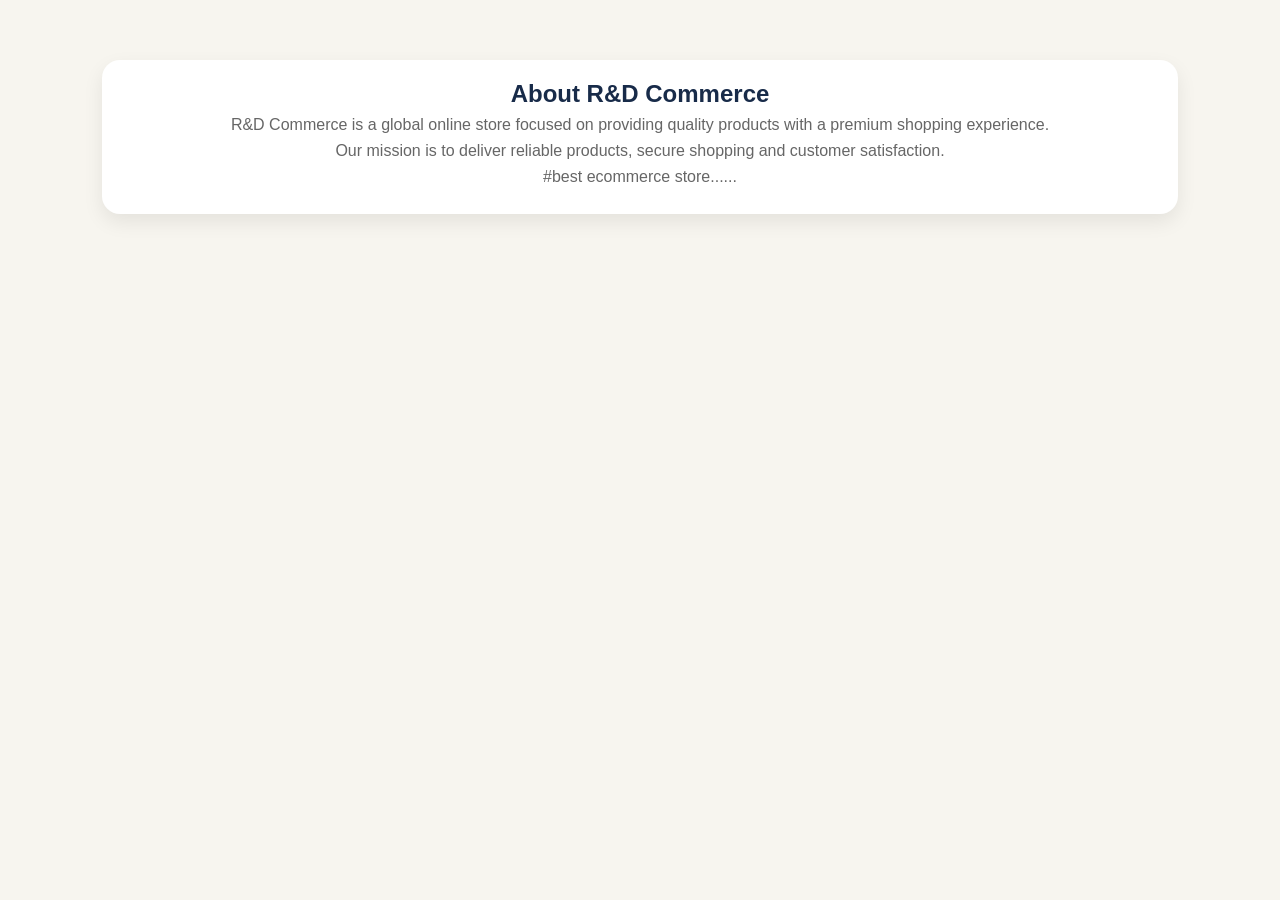
==== about.html @ 8f898f5d "Add files via upload" ====
<!DOCTYPE html>
<html>

<head>

<title>About R&D Commerce</title>

<link rel="stylesheet" href="style.css">

</head>


<body>


<section class="products">


<div class="card">


<h1>
About R&D Commerce
</h1>


<p>
R&D Commerce is a global online store focused on providing
quality products with a premium shopping experience.
</p>


<p>
Our mission is to deliver reliable products,
secure shopping and customer satisfaction.
</p>

<P>
#best ecommerce store......
</p>


</div>


</section>


</body>

</html>
---- style.css ----
*{
margin:0;
padding:0;
box-sizing:border-box;
font-family:Arial,sans-serif;
}


body{
background:#f7f5ef;
color:#182b49;
}


header{
display:flex;
justify-content:space-between;
align-items:center;
padding:20px 8%;
background:white;
}


.logo{
font-size:28px;
font-weight:bold;
}


.logo span{
display:block;
font-size:12px;
letter-spacing:5px;
}


nav a{
text-decoration:none;
color:#182b49;
margin:10px;
}


	{
height:70vh;
display:flex;
align-items:center;
padding:8%;
background:#e9eef3;
}


.hero h1{
font-size:48px;
max-width:600px;
}


.hero p{
margin:20px 0;
font-size:18px;
}


button{
padding:14px 30px;
background:#182b49;
color:white;
border:none;
border-radius:5px;
cursor:pointer;
}


.categories,
.products{
padding:60px 8%;
}


h2{
text-align:center;
margin-bottom:30px;
}


.category-box{
display:grid;
grid-template-columns:repeat(4,1fr);
gap:20px;
}


.category-box div{
background:white;
padding:40px;
text-align:center;
border-radius:15px;
}


.product-grid{
display:grid;
grid-template-columns:repeat(3,1fr);
gap:25px;
}


.card{
background:white;
padding:20px;
border-radius:15px;
text-align:center;
}


.card img{
width:100%;
height:200px;
object-fit:cover;
}


footer{
background:#182b49;
color:white;
text-align:center;
padding:30px;
}


@media(max-width:768px){

nav{
display:none;
}

.product-grid,
.category-box{
grid-template-columns:1fr;
}

.hero h1{
font-size:32px;
}

}

.search-container{
text-align:center;
margin:30px 0;
}


#searchInput,
#homeSearchInput{

width:60%;
padding:15px;
border-radius:30px;
border:1px solid #ccc;
font-size:16px;
outline:none;

}

width:60%;
padding:15px;

border-radius:30px;

border:1px solid #ccc;

font-size:16px;

outline:none;

}


#searchInput:focus{

border-color:#182b49;

}

.product-section{

padding:60px 8%;

}



.product-card{

display:flex;

gap:50px;

background:white;

padding:40px;

border-radius:20px;

}



.product-image img{

width:400px;

height:400px;

object-fit:cover;

}



.product-info{

max-width:500px;

}



.rating{

font-size:25px;

margin:15px 0;

}



.quantity{

margin:20px 0;

}



.quantity button{

padding:10px 18px;

}



.features{

margin-top:30px;

color:#182b49;

}



@media(max-width:768px){

.product-card{

flex-direction:column;

}

.product-image img{

width:100%;

}

}

.cart-section{

padding:60px 8%;

}



.cart-card{

display:flex;

gap:25px;

background:white;

padding:20px;

margin:20px 0;

border-radius:15px;

align-items:center;

}



.cart-card img{

width:120px;

height:120px;

object-fit:cover;

}



.cart-summary{

background:white;

padding:30px;

border-radius:15px;

}



@media(max-width:768px){

.cart-card{

flex-direction:column;

}

}

.discount-box{

margin:20px 0;

display:flex;

gap:10px;

}


.discount-box input{

padding:12px;

border-radius:8px;

border:1px solid #ccc;

}

#cart-count{

background:#182b49;

color:white;

padding:3px 8px;

border-radius:50%;

font-size:12px;

}

.reviews{

margin-top:50px;

background:white;

padding:35px;

border-radius:15px;

}


.rating-summary{

border-bottom:1px solid #ddd;

padding-bottom:20px;

}


.review-card{

background:#f8f8f8;

padding:20px;

margin:15px 0;

border-radius:10px;

}


.review-stars{

color:#ffb000;

font-size:20px;

}


.review-date{

font-size:13px;

color:#666;

}


.reviews textarea{

width:90%;

height:100px;

padding:15px;

border:1px solid #ddd;

border-radius:8px;

font-size:15px;

}

#status{

margin-top:30px;

padding:20px;

background:white;

border-radius:12px;

box-shadow:0 0 10px rgba(0,0,0,0.08);

}

/* ===== HERO v2.2 ===== */

.hero{
    display:flex;
    justify-content:space-between;
    align-items:center;
    padding:80px 8%;
    background:linear-gradient(135deg,#eef4fb,#f9fbff);
    min-height:80vh;
    gap:60px;
}

.hero-content{
    flex:1;
}

.hero-content h1{
    font-size:64px;
    line-height:1.1;
    color:#182b49;
    margin-bottom:25px;
}

.hero-content p{
    font-size:22px;
    color:#555;
    margin-bottom:35px;
    line-height:1.6;
}

.hero-buttons{
    display:flex;
    gap:20px;
}

.hero-image{
    flex:1;
    display:flex;
    justify-content:center;
    align-items:center;
}

.hero-image img{
    width:100%;
    max-width:650px;
    animation:float 4s ease-in-out infinite;
    filter:drop-shadow(0 20px 35px rgba(0,0,0,.18));
}

@keyframes float{

0%{
transform:translateY(0);
}

50%{
transform:translateY(-12px);
}

100%{
transform:translateY(0);
}

}

/* ===== Categories v2.3 ===== */

.categories{
    padding:70px 8%;
    background:#f8f9fb;
}

.categories h2{
    text-align:center;
    font-size:38px;
    color:#182b49;
    margin-bottom:45px;
}

.category-grid{
    display:grid;
    grid-template-columns:repeat(auto-fit,minmax(220px,1fr));
    gap:25px;
}

.category-card{
    background:#fff;
    border-radius:18px;
    padding:35px 25px;
    text-align:center;
    cursor:pointer;
    transition:.3s;
    box-shadow:0 8px 20px rgba(0,0,0,.08);
}

.category-card:hover{
    transform:translateY(-8px);
    box-shadow:0 18px 35px rgba(0,0,0,.15);
}

.category-icon{
    font-size:48px;
    margin-bottom:18px;
}

.category-card h3{
    color:#182b49;
    margin-bottom:10px;
}

.category-card p{
    color:#666;
    font-size:15px;
}

.category-card:hover h3{
    color:#ff9900;
}

/* ===========================
   R&D Commerce v2.5 Navbar
=========================== */

header{
    position:sticky;
    top:0;
    z-index:1000;
    background:#fff;
    box-shadow:0 4px 18px rgba(0,0,0,.06);
}

nav{
    display:flex;
    align-items:center;
    gap:28px;
}

nav a{
    position:relative;
    text-decoration:none;
    color:#182b49;
    font-weight:600;
    transition:.3s ease;
}

nav a:hover{
    color:#ff9900;
}

nav a::after{
    content:"";
    position:absolute;
    left:0;
    bottom:-8px;
    width:0%;
    height:3px;
    background:#ff9900;
    transition:.3s;
    border-radius:20px;
}

nav a:hover::after{
    width:100%;
}

.logo{
    cursor:pointer;
    transition:.3s;
}

.logo:hover{
    transform:scale(1.04);
}

/* ===========================
   R&D Commerce v2.6 Products
=========================== */

.card{
    position:relative;
    background:#fff;
    border-radius:18px;
    padding:20px;
    text-align:center;
    box-shadow:0 8px 20px rgba(0,0,0,.08);
    transition:.3s ease;
    overflow:hidden;
}

.card:hover{
    transform:translateY(-8px);
    box-shadow:0 18px 35px rgba(0,0,0,.15);
}

.card img{
    width:100%;
    height:220px;
    object-fit:cover;
    border-radius:12px;
    transition:.3s;
}

.card:hover img{
    transform:scale(1.05);
}

.card h3{
    margin-top:15px;
    color:#182b49;
}

.card p{
    color:#666;
    margin:8px 0;
}

.card h4{
    font-size:22px;
    color:#182b49;
}

.card > a > button{
    width:100%;
    margin-top:15px;
    border-radius:10px;
    transition:.3s;

}

.card > a > button:hover{
    background:#ff9900;

}

.rating{
    color:#ff9900;
    font-size:15px;
    font-weight:600;
    margin:8px 0;
}

.old-price{

margin-left:10px;

font-size:16px;

color:#888;

text-decoration:line-through;

font-weight:normal;

}

.discount-badge{

position:absolute;

top:15px;

left:15px;

background:#ff4d4d;

color:white;

padding:6px 12px;

border-radius:30px;

font-size:13px;

font-weight:bold;

box-shadow:0 5px 12px rgba(255,77,77,.35);

z-index:10;

}

.delivery{

color:#007600;

font-weight:600;

font-size:15px;

margin-top:8px;

}

.stock{
    font-size:14px;
    color:#444;
    margin-bottom:15px;
    font-weight:600;
}

.wishlist-btn{
    position:absolute;
    top:15px;
    right:15px;

    width:40px;
    height:40px;

    display:flex;
    justify-content:center;
    align-items:center;

    border:none;
    border-radius:50%;

    background:#ffffff;
    font-size:20px;
    cursor:pointer;

    box-shadow:0 5px 15px rgba(0,0,0,.15);

    z-index:100;
    padding:0;
}

.cart-btn{
    width:100%;
    margin-top:10px;
    padding:12px;
    border:none;
    border-radius:10px;
    background:#ff9900;
    color:#fff;
    font-size:16px;
    font-weight:600;
    cursor:pointer;
    transition:.3s;
}

.cart-btn:hover{
    background:#e68a00;
}

/* ==========================
   Product Page v3.1
========================== */

.product-card{
    display:flex;
    gap:50px;
    align-items:flex-start;
    padding:50px;
    background:#fff;
    border-radius:20px;
    box-shadow:0 10px 30px rgba(0,0,0,.08);
    margin:40px;
}

.product-image{
    flex:1;
    overflow:hidden;
    border-radius:20px;
}

.product-image img{
    width:100%;
    border-radius:20px;
    transition:.4s ease;
}

.product-image img:hover{
    transform:scale(1.08);
}

.product-info{
    flex:1;
}

.product-info h1{
    color:#182b49;
    margin-bottom:15px;
}

.product-info .price{
    font-size:34px;
    color:#182b49;
    margin-bottom:15px;
}

.product-info button{
    margin-top:15px;
}

.related-products{

margin:60px 40px;

}

.related-products h2{

margin-bottom:25px;

color:#182b49;

}

#related-products{

display:grid;

grid-template-columns:repeat(auto-fit,minmax(250px,1fr));

gap:25px;

}

.checkout{
    padding:50px;
}

.checkout-container{
    display:grid;
    grid-template-columns:2fr 1fr;
    gap:40px;
}

.billing{
    background:#fff;
    padding:25px;
    border-radius:18px;
    box-shadow:0 8px 20px rgba(0,0,0,.08);
}

.billing input,
.billing textarea{
    width:100%;
    padding:14px;
    margin:12px 0;
    border-radius:10px;
    border:1px solid #ddd;
    font-size:16px;
}

.order-summary{
    background:#fff;
    padding:25px;
    border-radius:18px;
    box-shadow:0 8px 20px rgba(0,0,0,.08);
}

#place-order{
    width:100%;
    margin-top:20px;
    padding:15px;
    border:none;
    border-radius:10px;
    background:#182b49;
    color:#fff;
    font-size:17px;
    cursor:pointer;
}

#place-order:hover{
    background:#ff9900;
}

.shop-controls{

display:flex;
gap:15px;
margin:25px 40px;
flex-wrap:wrap;

}

.shop-controls input,
.shop-controls select{

padding:12px 16px;
border:1px solid #ddd;
border-radius:10px;
font-size:16px;

}

.shop-controls input{

flex:1;

}

button{
    transition:all .3s ease;
}

button:hover{
    transform:translateY(-2px);
    box-shadow:0 10px 20px rgba(0,0,0,.15);
}

.product-card,
.card,
.cart-card{
    transition:all .3s ease;
}

.product-card:hover,
.card:hover,
.cart-card:hover{
    transform:translateY(-8px);
    box-shadow:0 18px 40px rgba(0,0,0,.15);
}

.product-card img,
.cart-card img{
    transition:transform .4s ease;
}

.product-card:hover img,
.cart-card:hover img{
    transform:scale(1.05);
}

body{
    animation:fadePage .4s ease;
}

@keyframes fadePage{

from{
    opacity:0;
    transform:translateY(10px);
}

to{
    opacity:1;
    transform:translateY(0);
}

}

/* ===========================
   Authentication
=========================== */

.auth-container{

display:flex;
justify-content:center;
align-items:center;
min-height:80vh;
padding:40px;
background:#f5f7fb;

}

.auth-card{

background:#fff;
padding:40px;
width:420px;
border-radius:18px;
box-shadow:0 12px 30px rgba(0,0,0,.08);

}

.auth-card h1{

margin-bottom:10px;
color:#182b49;

}

.auth-card p{

margin-bottom:20px;
color:#666;

}

.auth-card input{

width:100%;
padding:14px;
margin:10px 0;
border:1px solid #ddd;
border-radius:10px;
font-size:16px;

}

.auth-card button{

width:100%;
padding:14px;
margin-top:15px;
background:#182b49;
color:#fff;
border:none;
border-radius:10px;
font-size:16px;
cursor:pointer;

}

.auth-card button:hover{

background:#ff9900;

}

.auth-card a{

text-decoration:none;
font-weight:bold;

}
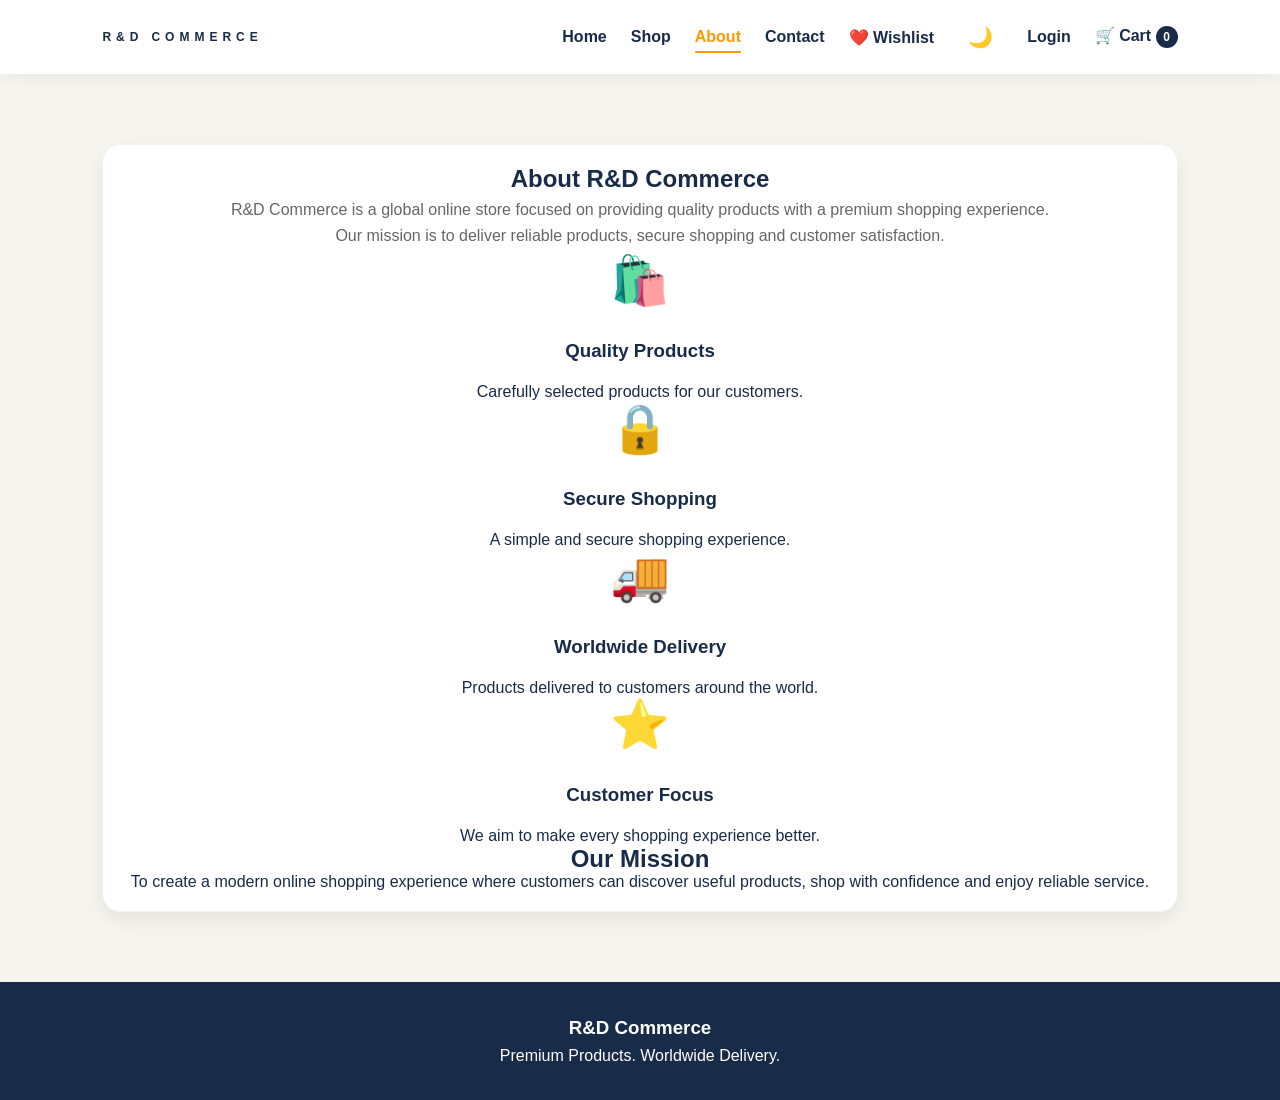
==== commit 37c22183: "Complete R&D Commerce upgrade" ====
--- a/about.html
+++ b/about.html
@@ -1,11 +1,18 @@
 <!DOCTYPE html>
-<html>
+<html lang="en">
 
 <head>
 
-<title>About R&D Commerce</title>
-
-<link rel="stylesheet" href="style.css">
+    <meta charset="UTF-8">
+
+    <meta
+        name="viewport"
+        content="width=device-width, initial-scale=1.0"
+    >
+
+    <title>About Us - R&D Commerce</title>
+
+    <link rel="stylesheet" href="style.css">
 
 </head>
 
@@ -13,39 +20,227 @@
 <body>
 
 
-<section class="products">
-
-
-<div class="card">
-
-
-<h1>
-About R&D Commerce
-</h1>
-
-
-<p>
-R&D Commerce is a global online store focused on providing
-quality products with a premium shopping experience.
-</p>
-
-
-<p>
-Our mission is to deliver reliable products,
-secure shopping and customer satisfaction.
-</p>
-
-<P>
-#best ecommerce store......
-</p>
-
-
-</div>
+<header>
+
+    <div class="logo">
+
+        <a href="index.html">
+
+            <span class="logo-rd">
+                R&D
+            </span>
+
+            <span class="logo-commerce">
+                COMMERCE
+            </span>
+
+        </a>
+
+    </div>
+
+
+    <nav>
+
+        <a href="index.html">
+            Home
+        </a>
+
+        <a href="shop.html">
+            Shop
+        </a>
+
+        <a href="about.html" class="active">
+            About
+        </a>
+
+        <a href="contact.html">
+            Contact
+        </a>
+
+        <a href="wishlist.html">
+            ❤️ Wishlist
+        </a>
+
+        <button
+            id="themeToggle"
+            class="theme-toggle"
+            aria-label="Toggle dark mode"
+        >
+            🌙
+        </button>
+
+        <a
+            href="login.html"
+            id="userMenu"
+        >
+            Login
+        </a>
+
+        <a
+            href="cart.html"
+            class="cart-link"
+        >
+            🛒 Cart
+            <span id="cart-count">
+                0
+            </span>
+        </a>
+
+    </nav>
+
+</header>
+
+
+
+<section class="products about-page">
+
+
+    <div class="card about-card">
+
+
+        <h1>
+            About R&D Commerce
+        </h1>
+
+
+        <p>
+            R&D Commerce is a global online store focused on
+            providing quality products with a premium shopping
+            experience.
+        </p>
+
+
+        <p>
+            Our mission is to deliver reliable products,
+            secure shopping and customer satisfaction.
+        </p>
+
+
+        <div class="about-highlights">
+
+
+            <div class="about-highlight">
+
+                <div class="category-icon">
+                    🛍️
+                </div>
+
+                <h3>
+                    Quality Products
+                </h3>
+
+                <p>
+                    Carefully selected products for our customers.
+                </p>
+
+            </div>
+
+
+            <div class="about-highlight">
+
+                <div class="category-icon">
+                    🔒
+                </div>
+
+                <h3>
+                    Secure Shopping
+                </h3>
+
+                <p>
+                    A simple and secure shopping experience.
+                </p>
+
+            </div>
+
+
+            <div class="about-highlight">
+
+                <div class="category-icon">
+                    🚚
+                </div>
+
+                <h3>
+                    Worldwide Delivery
+                </h3>
+
+                <p>
+                    Products delivered to customers around the world.
+                </p>
+
+            </div>
+
+
+            <div class="about-highlight">
+
+                <div class="category-icon">
+                    ⭐
+                </div>
+
+                <h3>
+                    Customer Focus
+                </h3>
+
+                <p>
+                    We aim to make every shopping experience better.
+                </p>
+
+            </div>
+
+
+        </div>
+
+
+        <div class="about-mission">
+
+            <h2>
+                Our Mission
+            </h2>
+
+            <p>
+                To create a modern online shopping experience
+                where customers can discover useful products,
+                shop with confidence and enjoy reliable service.
+            </p>
+
+        </div>
+
+
+    </div>
 
 
 </section>
 
 
+
+<footer>
+
+    <h3>
+        R&D Commerce
+    </h3>
+
+    <p>
+        Premium Products. Worldwide Delivery.
+    </p>
+
+</footer>
+
+
+
+<div id="toast-container"></div>
+
+
+<button
+    id="backToTop"
+    aria-label="Back to top"
+>
+    ↑
+</button>
+
+
+
+<script src="script.js"></script>
+
+
 </body>
 
 </html>
--- a/style.css
+++ b/style.css
@@ -1,1080 +1,2664 @@
-*{
-margin:0;
-padding:0;
-box-sizing:border-box;
-font-family:Arial,sans-serif;
-}
-
-
-body{
-background:#f7f5ef;
-color:#182b49;
-}
-
-
-header{
-display:flex;
-justify-content:space-between;
-align-items:center;
-padding:20px 8%;
-background:white;
-}
-
-
-.logo{
-font-size:28px;
-font-weight:bold;
-}
-
-
-.logo span{
-display:block;
-font-size:12px;
-letter-spacing:5px;
-}
-
-
-nav a{
-text-decoration:none;
-color:#182b49;
-margin:10px;
-}
-
-
-	{
-height:70vh;
-display:flex;
-align-items:center;
-padding:8%;
-background:#e9eef3;
-}
-
-
-.hero h1{
-font-size:48px;
-max-width:600px;
-}
-
-
-.hero p{
-margin:20px 0;
-font-size:18px;
-}
-
-
-button{
-padding:14px 30px;
-background:#182b49;
-color:white;
-border:none;
-border-radius:5px;
-cursor:pointer;
-}
-
+/* =========================================================
+   R&D COMMERCE — CLEAN MASTER STYLESHEET
+   ========================================================= */
+
+* {
+    margin: 0;
+    padding: 0;
+    box-sizing: border-box;
+    font-family: Arial, sans-serif;
+}
+
+html {
+    scroll-behavior: smooth;
+}
+
+body {
+    background: #f7f5ef;
+    color: #182b49;
+    min-height: 100vh;
+    animation: fadePage 0.4s ease;
+}
+
+img {
+    max-width: 100%;
+}
+
+button,
+input,
+textarea,
+select {
+    font-family: inherit;
+}
+
+button {
+    cursor: pointer;
+}
+
+button:disabled {
+    cursor: not-allowed;
+    opacity: 0.6;
+}
+
+a {
+    color: inherit;
+}
+
+/* =========================================================
+   PAGE ANIMATION
+   ========================================================= */
+
+@keyframes fadePage {
+    from {
+        opacity: 0;
+        transform: translateY(8px);
+    }
+
+    to {
+        opacity: 1;
+        transform: translateY(0);
+    }
+}
+
+/* =========================================================
+   HEADER / NAVBAR
+   ========================================================= */
+
+header {
+    position: sticky;
+    top: 0;
+    z-index: 1000;
+
+    display: flex;
+    justify-content: space-between;
+    align-items: center;
+
+    padding: 18px 8%;
+
+    background: #ffffff;
+
+    box-shadow: 0 4px 18px rgba(0, 0, 0, 0.06);
+}
+
+.logo {
+    cursor: pointer;
+    transition: transform 0.25s ease;
+}
+
+.logo:hover {
+    transform: scale(1.03);
+}
+
+.logo a {
+    text-decoration: none;
+    display: flex;
+    align-items: baseline;
+    gap: 8px;
+}
+
+.logo-rd {
+    font-size: 28px;
+    font-weight: 800;
+    color: #182b49;
+}
+
+.logo-commerce {
+    font-size: 12px;
+    font-weight: 700;
+    letter-spacing: 5px;
+    color: #182b49;
+}
+
+header > .logo {
+    font-size: 28px;
+    font-weight: 800;
+}
+
+header > .logo span {
+    font-size: 12px;
+    letter-spacing: 5px;
+}
+
+nav {
+    display: flex;
+    align-items: center;
+    gap: 24px;
+}
+
+nav a {
+    position: relative;
+
+    text-decoration: none;
+    color: #182b49;
+    font-weight: 600;
+
+    transition: color 0.25s ease;
+}
+
+nav a:hover,
+nav a.active {
+    color: #ff9900;
+}
+
+nav a::after {
+    content: "";
+
+    position: absolute;
+    left: 0;
+    bottom: -7px;
+
+    width: 0;
+    height: 2px;
+
+    background: #ff9900;
+    border-radius: 10px;
+
+    transition: width 0.25s ease;
+}
+
+nav a:hover::after,
+nav a.active::after {
+    width: 100%;
+}
+
+/* =========================================================
+   THEME TOGGLE
+   ========================================================= */
+
+.theme-toggle {
+    border: none;
+    background: transparent;
+
+    color: #182b49;
+    font-size: 20px;
+
+    padding: 7px 10px;
+    border-radius: 50%;
+
+    transition:
+        transform 0.25s ease,
+        background 0.25s ease;
+}
+
+.theme-toggle:hover {
+    transform: rotate(20deg) scale(1.08);
+    background: rgba(24, 43, 73, 0.08);
+}
+
+/* =========================================================
+   CART COUNT
+   ========================================================= */
+
+#cart-count {
+    display: inline-flex;
+    align-items: center;
+    justify-content: center;
+
+    min-width: 22px;
+    height: 22px;
+
+    padding: 2px 7px;
+
+    background: #182b49;
+    color: #ffffff;
+
+    border-radius: 50px;
+
+    font-size: 12px;
+    font-weight: 700;
+}
+
+/* =========================================================
+   HERO
+   ========================================================= */
+
+.hero {
+    position: relative;
+
+    min-height: 620px;
+
+    padding: 55px 8%;
+
+    background:
+        linear-gradient(
+            135deg,
+            #eef4fb,
+            #f9fbff
+        );
+
+    overflow: hidden;
+}
+
+.hero-overlay {
+    min-height: 500px;
+
+    display: flex;
+    align-items: center;
+    justify-content: space-between;
+
+    gap: 50px;
+}
+
+.hero-content {
+    position: relative;
+    z-index: 5;
+
+    flex: 1;
+
+    max-width: 650px;
+
+    animation: heroContentIn 0.9s ease-out both;
+}
+
+.hero-content h1 {
+    font-size: clamp(44px, 6vw, 76px);
+
+    line-height: 1.04;
+    font-weight: 800;
+
+    letter-spacing: -2px;
+
+    color: #182b49;
+
+    margin-bottom: 22px;
+}
+
+.hero-content h1 span {
+    display: block;
+    color: #ff9900;
+}
+
+.hero-content p {
+    max-width: 580px;
+
+    font-size: 18px;
+    line-height: 1.7;
+
+    color: #555;
+
+    margin-bottom: 25px;
+}
+
+/* =========================================================
+   HERO SALE
+   ========================================================= */
+
+.offer-box {
+    display: inline-flex;
+    align-items: center;
+    gap: 12px;
+
+    padding: 13px 18px;
+
+    background: #ff9900;
+    color: #ffffff;
+
+    border-radius: 14px;
+
+    font-weight: 800;
+
+    box-shadow:
+        0 12px 30px rgba(255, 153, 0, 0.28);
+
+    animation: offerPulse 3s ease-in-out infinite;
+}
+
+.offer-box span {
+    padding-left: 12px;
+
+    border-left:
+        1px solid rgba(255, 255, 255, 0.35);
+}
+
+@keyframes offerPulse {
+    0%,
+    100% {
+        transform: scale(1);
+    }
+
+    50% {
+        transform: scale(1.015);
+    }
+}
+
+/* =========================================================
+   COUNTDOWN
+   ========================================================= */
+
+.countdown {
+    margin-top: 18px;
+    margin-bottom: 27px;
+
+    font-size: 15px;
+    font-weight: 700;
+
+    color: #182b49;
+}
+
+#timer {
+    display: inline-block;
+
+    margin-left: 8px;
+    padding: 7px 12px;
+
+    border-radius: 8px;
+
+    background: rgba(255, 77, 77, 0.08);
+
+    color: #ff4d4d;
+
+    font-size: 24px;
+    font-weight: 800;
+
+    letter-spacing: 1px;
+
+    transition: transform 0.25s ease;
+}
+
+#timer:hover {
+    transform: translateY(-2px);
+}
+
+/* =========================================================
+   HERO BUTTONS
+   ========================================================= */
+
+.hero-buttons {
+    display: flex;
+    flex-wrap: wrap;
+
+    gap: 14px;
+}
+
+.hero-buttons a {
+    text-decoration: none;
+}
+
+.hero-buttons button {
+    min-width: 150px;
+    min-height: 50px;
+
+    padding: 0 24px;
+
+    border: none;
+    border-radius: 12px;
+
+    font-size: 15px;
+    font-weight: 700;
+
+    transition:
+        transform 0.25s ease,
+        box-shadow 0.25s ease,
+        background 0.25s ease;
+}
+
+.primary-btn {
+    background: #ff9900;
+    color: #ffffff;
+
+    box-shadow:
+        0 10px 24px rgba(255, 153, 0, 0.25);
+}
+
+.primary-btn:hover {
+    transform: translateY(-3px);
+
+    box-shadow:
+        0 16px 30px rgba(255, 153, 0, 0.35);
+}
+
+.secondary-btn {
+    background: #ffffff;
+    color: #182b49;
+
+    border: 1px solid rgba(24, 43, 73, 0.12) !important;
+
+    box-shadow:
+        0 8px 20px rgba(0, 0, 0, 0.08);
+}
+
+.secondary-btn:hover {
+    transform: translateY(-3px);
+    background: #ffffff;
+
+    box-shadow:
+        0 14px 28px rgba(0, 0, 0, 0.14);
+}
+
+/* =========================================================
+   HERO IMAGE
+   ========================================================= */
+
+.hero-image {
+    flex: 1;
+
+    display: flex;
+    align-items: center;
+    justify-content: center;
+
+    animation: heroImageIn 1s ease-out 0.15s both;
+}
+
+.hero-image img {
+    width: 100%;
+    max-width: 650px;
+
+    filter:
+        drop-shadow(
+            0 20px 35px rgba(0, 0, 0, 0.18)
+        );
+
+    animation: heroFloat 5s ease-in-out infinite;
+}
+
+@keyframes heroContentIn {
+    from {
+        opacity: 0;
+        transform: translateY(24px);
+    }
+
+    to {
+        opacity: 1;
+        transform: translateY(0);
+    }
+}
+
+@keyframes heroImageIn {
+    from {
+        opacity: 0;
+        transform: translateX(35px) scale(0.96);
+    }
+
+    to {
+        opacity: 1;
+        transform: translateX(0) scale(1);
+    }
+}
+
+@keyframes heroFloat {
+    0%,
+    100% {
+        transform: translateY(0);
+    }
+
+    50% {
+        transform: translateY(-8px);
+    }
+}
+
+/* =========================================================
+   HERO TRUST
+   ========================================================= */
+
+.hero-trust {
+    display: flex;
+    justify-content: center;
+    align-items: center;
+
+    gap: 20px;
+
+    margin-top: 20px;
+
+    flex-wrap: wrap;
+}
+
+.trust-item {
+    display: flex;
+    align-items: center;
+
+    gap: 10px;
+
+    padding: 10px 16px;
+
+    border-radius: 12px;
+
+    background: rgba(255, 255, 255, 0.72);
+
+    border:
+        1px solid rgba(24, 43, 73, 0.08);
+
+    backdrop-filter: blur(8px);
+
+    transition:
+        transform 0.25s ease,
+        box-shadow 0.25s ease;
+}
+
+.trust-item > span {
+    font-size: 20px;
+}
+
+.trust-item strong {
+    display: block;
+
+    color: #182b49;
+
+    font-size: 13px;
+}
+
+.trust-item small {
+    display: block;
+
+    margin-top: 2px;
+
+    color: #64748b;
+
+    font-size: 11px;
+}
+
+.trust-item:hover {
+    transform: translateY(-3px);
+
+    box-shadow:
+        0 8px 20px rgba(24, 43, 73, 0.10);
+}
+
+/* =========================================================
+   COMMON SECTIONS
+   ========================================================= */
 
 .categories,
-.products{
-padding:60px 8%;
-}
-
-
-h2{
-text-align:center;
-margin-bottom:30px;
-}
-
-
-.category-box{
-display:grid;
-grid-template-columns:repeat(4,1fr);
-gap:20px;
-}
-
-
-.category-box div{
-background:white;
-padding:40px;
-text-align:center;
-border-radius:15px;
-}
-
-
-.product-grid{
-display:grid;
-grid-template-columns:repeat(3,1fr);
-gap:25px;
-}
-
-
-.card{
-background:white;
-padding:20px;
-border-radius:15px;
-text-align:center;
-}
-
-
-.card img{
-width:100%;
-height:200px;
-object-fit:cover;
-}
-
-
-footer{
-background:#182b49;
-color:white;
-text-align:center;
-padding:30px;
-}
-
-
-@media(max-width:768px){
-
-nav{
-display:none;
-}
-
-.product-grid,
-.category-box{
-grid-template-columns:1fr;
-}
-
-.hero h1{
-font-size:32px;
-}
-
-}
-
-.search-container{
-text-align:center;
-margin:30px 0;
-}
-
+.products {
+    padding: 70px 8%;
+}
+
+.categories {
+    background: #f8f9fb;
+}
+
+.categories h2,
+.products > h2 {
+    text-align: center;
+
+    font-size: 38px;
+
+    color: #182b49;
+
+    margin-bottom: 40px;
+
+    letter-spacing: -0.5px;
+}
+
+/* =========================================================
+   STATS
+   ========================================================= */
+
+.stats {
+    display: grid;
+
+    grid-template-columns:
+        repeat(4, 1fr);
+
+    gap: 25px;
+
+    padding: 70px 8%;
+
+    background: #ffffff;
+}
+
+.stat-box {
+    position: relative;
+
+    overflow: hidden;
+
+    padding: 35px;
+
+    text-align: center;
+
+    background: #f8f9fb;
+
+    border:
+        1px solid rgba(24, 43, 73, 0.07);
+
+    border-radius: 18px;
+
+    box-shadow:
+        0 8px 20px rgba(0, 0, 0, 0.08);
+
+    transition:
+        transform 0.3s ease,
+        box-shadow 0.3s ease,
+        border-color 0.3s ease;
+}
+
+.stat-box::before {
+    content: "";
+
+    position: absolute;
+
+    width: 110px;
+    height: 110px;
+
+    top: -55px;
+    right: -45px;
+
+    border-radius: 50%;
+
+    background:
+        rgba(255, 153, 0, 0.08);
+
+    filter: blur(12px);
+
+    pointer-events: none;
+}
+
+.stat-box:hover {
+    transform: translateY(-6px);
+
+    border-color:
+        rgba(255, 153, 0, 0.20);
+
+    box-shadow:
+        0 16px 32px rgba(24, 43, 73, 0.13);
+}
+
+.stat-box h2 {
+    position: relative;
+    z-index: 2;
+
+    font-size: 42px;
+
+    color: #ff9900;
+
+    margin-bottom: 10px;
+}
+
+.stat-box p {
+    position: relative;
+    z-index: 2;
+
+    font-size: 17px;
+
+    color: #555;
+}
+
+/* =========================================================
+   CATEGORY GRID
+   ========================================================= */
+
+.category-grid {
+    display: grid;
+
+    grid-template-columns:
+        repeat(auto-fit, minmax(220px, 1fr));
+
+    gap: 25px;
+}
+
+.category-box {
+    display: grid;
+
+    grid-template-columns:
+        repeat(4, 1fr);
+
+    gap: 20px;
+}
+
+.category-card {
+    position: relative;
+
+    overflow: hidden;
+
+    padding: 35px 25px;
+
+    text-align: center;
+
+    background: #ffffff;
+
+    border:
+        1px solid rgba(24, 43, 73, 0.07);
+
+    border-radius: 18px;
+
+    cursor: pointer;
+
+    box-shadow:
+        0 8px 20px rgba(0, 0, 0, 0.08);
+
+    transition:
+        transform 0.3s ease,
+        box-shadow 0.3s ease,
+        border-color 0.3s ease;
+
+    animation:
+        categoryReveal 0.7s ease-out both;
+}
+
+.category-card:nth-child(2) {
+    animation-delay: 0.08s;
+}
+
+.category-card:nth-child(3) {
+    animation-delay: 0.16s;
+}
+
+.category-card:nth-child(4) {
+    animation-delay: 0.24s;
+}
+
+.category-card:nth-child(5) {
+    animation-delay: 0.32s;
+}
+
+@keyframes categoryReveal {
+    from {
+        opacity: 0;
+        transform: translateY(18px);
+    }
+
+    to {
+        opacity: 1;
+        transform: translateY(0);
+    }
+}
+
+.category-card::before {
+    content: "";
+
+    position: absolute;
+    inset: 0;
+
+    border-radius: inherit;
+
+    background:
+        linear-gradient(
+            135deg,
+            rgba(255, 153, 0, 0.08),
+            transparent 55%
+        );
+
+    opacity: 0;
+
+    transition: opacity 0.3s ease;
+
+    pointer-events: none;
+}
+
+.category-card:hover {
+    transform: translateY(-7px);
+
+    border-color:
+        rgba(255, 153, 0, 0.22);
+
+    box-shadow:
+        0 18px 35px rgba(24, 43, 73, 0.14);
+}
+
+.category-card:hover::before {
+    opacity: 1;
+}
+
+.category-icon {
+    position: relative;
+    z-index: 2;
+
+    font-size: 48px;
+
+    margin-bottom: 18px;
+}
+
+.category-card h3 {
+    position: relative;
+    z-index: 2;
+
+    color: #182b49;
+
+    margin-bottom: 10px;
+
+    transition: color 0.25s ease;
+}
+
+.category-card:hover h3 {
+    color: #ff9900;
+}
+
+.category-card p {
+    position: relative;
+    z-index: 2;
+
+    color: #666;
+
+    font-size: 15px;
+
+    line-height: 1.5;
+}
+
+/* =========================================================
+   PRODUCT SEARCH
+   ========================================================= */
+
+.search-container {
+    position: relative;
+
+    width: 100%;
+
+    max-width: 700px;
+
+    margin:
+        0 auto 35px;
+}
 
 #searchInput,
-#homeSearchInput{
-
-width:60%;
-padding:15px;
-border-radius:30px;
-border:1px solid #ccc;
-font-size:16px;
-outline:none;
-
-}
-
-width:60%;
-padding:15px;
-
-border-radius:30px;
-
-border:1px solid #ccc;
-
-font-size:16px;
-
-outline:none;
-
-}
-
-
-#searchInput:focus{
-
-border-color:#182b49;
-
-}
-
-.product-section{
-
-padding:60px 8%;
-
-}
-
-
-
-.product-card{
-
-display:flex;
-
-gap:50px;
-
-background:white;
-
-padding:40px;
-
-border-radius:20px;
-
-}
-
-
-
-.product-image img{
-
-width:400px;
-
-height:400px;
-
-object-fit:cover;
-
-}
-
-
-
-.product-info{
-
-max-width:500px;
-
-}
-
-
-
-.rating{
-
-font-size:25px;
-
-margin:15px 0;
-
-}
-
-
-
-.quantity{
-
-margin:20px 0;
-
-}
-
-
-
-.quantity button{
-
-padding:10px 18px;
-
-}
-
-
-
-.features{
-
-margin-top:30px;
-
-color:#182b49;
-
-}
-
-
-
-@media(max-width:768px){
-
-.product-card{
-
-flex-direction:column;
-
-}
-
-.product-image img{
-
-width:100%;
-
-}
-
-}
-
-.cart-section{
-
-padding:60px 8%;
-
-}
-
-
-
-.cart-card{
-
-display:flex;
-
-gap:25px;
-
-background:white;
-
-padding:20px;
-
-margin:20px 0;
-
-border-radius:15px;
-
-align-items:center;
-
-}
-
-
-
-.cart-card img{
-
-width:120px;
-
-height:120px;
-
-object-fit:cover;
-
-}
-
-
-
-.cart-summary{
-
-background:white;
-
-padding:30px;
-
-border-radius:15px;
-
-}
-
-
-
-@media(max-width:768px){
-
-.cart-card{
-
-flex-direction:column;
-
-}
-
-}
-
-.discount-box{
-
-margin:20px 0;
-
-display:flex;
-
-gap:10px;
-
-}
-
-
-.discount-box input{
-
-padding:12px;
-
-border-radius:8px;
-
-border:1px solid #ccc;
-
-}
-
-#cart-count{
-
-background:#182b49;
-
-color:white;
-
-padding:3px 8px;
-
-border-radius:50%;
-
-font-size:12px;
-
-}
-
-.reviews{
-
-margin-top:50px;
-
-background:white;
-
-padding:35px;
-
-border-radius:15px;
-
-}
-
-
-.rating-summary{
-
-border-bottom:1px solid #ddd;
-
-padding-bottom:20px;
-
-}
-
-
-.review-card{
-
-background:#f8f8f8;
-
-padding:20px;
-
-margin:15px 0;
-
-border-radius:10px;
-
-}
-
-
-.review-stars{
-
-color:#ffb000;
-
-font-size:20px;
-
-}
-
-
-.review-date{
-
-font-size:13px;
-
-color:#666;
-
-}
-
-
-.reviews textarea{
-
-width:90%;
-
-height:100px;
-
-padding:15px;
-
-border:1px solid #ddd;
-
-border-radius:8px;
-
-font-size:15px;
-
-}
-
-#status{
-
-margin-top:30px;
-
-padding:20px;
-
-background:white;
-
-border-radius:12px;
-
-box-shadow:0 0 10px rgba(0,0,0,0.08);
-
-}
-
-/* ===== HERO v2.2 ===== */
-
-.hero{
-    display:flex;
-    justify-content:space-between;
-    align-items:center;
-    padding:80px 8%;
-    background:linear-gradient(135deg,#eef4fb,#f9fbff);
-    min-height:80vh;
-    gap:60px;
-}
-
-.hero-content{
-    flex:1;
-}
-
-.hero-content h1{
-    font-size:64px;
-    line-height:1.1;
-    color:#182b49;
-    margin-bottom:25px;
-}
-
-.hero-content p{
-    font-size:22px;
-    color:#555;
-    margin-bottom:35px;
-    line-height:1.6;
-}
-
-.hero-buttons{
-    display:flex;
-    gap:20px;
-}
-
-.hero-image{
-    flex:1;
-    display:flex;
-    justify-content:center;
-    align-items:center;
-}
-
-.hero-image img{
-    width:100%;
-    max-width:650px;
-    animation:float 4s ease-in-out infinite;
-    filter:drop-shadow(0 20px 35px rgba(0,0,0,.18));
-}
-
-@keyframes float{
-
-0%{
-transform:translateY(0);
-}
-
-50%{
-transform:translateY(-12px);
-}
-
-100%{
-transform:translateY(0);
-}
-
-}
-
-/* ===== Categories v2.3 ===== */
-
-.categories{
-    padding:70px 8%;
-    background:#f8f9fb;
-}
-
-.categories h2{
-    text-align:center;
-    font-size:38px;
-    color:#182b49;
-    margin-bottom:45px;
-}
-
-.category-grid{
-    display:grid;
-    grid-template-columns:repeat(auto-fit,minmax(220px,1fr));
-    gap:25px;
-}
-
-.category-card{
-    background:#fff;
-    border-radius:18px;
-    padding:35px 25px;
-    text-align:center;
-    cursor:pointer;
-    transition:.3s;
-    box-shadow:0 8px 20px rgba(0,0,0,.08);
-}
-
-.category-card:hover{
-    transform:translateY(-8px);
-    box-shadow:0 18px 35px rgba(0,0,0,.15);
-}
-
-.category-icon{
-    font-size:48px;
-    margin-bottom:18px;
-}
-
-.category-card h3{
-    color:#182b49;
-    margin-bottom:10px;
-}
-
-.category-card p{
-    color:#666;
-    font-size:15px;
-}
-
-.category-card:hover h3{
-    color:#ff9900;
-}
-
-/* ===========================
-   R&D Commerce v2.5 Navbar
-=========================== */
-
-header{
-    position:sticky;
-    top:0;
-    z-index:1000;
-    background:#fff;
-    box-shadow:0 4px 18px rgba(0,0,0,.06);
-}
-
-nav{
-    display:flex;
-    align-items:center;
-    gap:28px;
-}
-
-nav a{
-    position:relative;
-    text-decoration:none;
-    color:#182b49;
-    font-weight:600;
-    transition:.3s ease;
-}
-
-nav a:hover{
-    color:#ff9900;
-}
-
-nav a::after{
-    content:"";
-    position:absolute;
-    left:0;
-    bottom:-8px;
-    width:0%;
-    height:3px;
-    background:#ff9900;
-    transition:.3s;
-    border-radius:20px;
-}
-
-nav a:hover::after{
-    width:100%;
-}
-
-.logo{
-    cursor:pointer;
-    transition:.3s;
-}
-
-.logo:hover{
-    transform:scale(1.04);
-}
-
-/* ===========================
-   R&D Commerce v2.6 Products
-=========================== */
-
-.card{
-    position:relative;
-    background:#fff;
-    border-radius:18px;
-    padding:20px;
-    text-align:center;
-    box-shadow:0 8px 20px rgba(0,0,0,.08);
-    transition:.3s ease;
-    overflow:hidden;
-}
-
-.card:hover{
-    transform:translateY(-8px);
-    box-shadow:0 18px 35px rgba(0,0,0,.15);
-}
-
-.card img{
-    width:100%;
-    height:220px;
-    object-fit:cover;
-    border-radius:12px;
-    transition:.3s;
-}
-
-.card:hover img{
-    transform:scale(1.05);
-}
-
-.card h3{
-    margin-top:15px;
-    color:#182b49;
-}
-
-.card p{
-    color:#666;
-    margin:8px 0;
-}
-
-.card h4{
-    font-size:22px;
-    color:#182b49;
-}
-
-.card > a > button{
-    width:100%;
-    margin-top:15px;
-    border-radius:10px;
-    transition:.3s;
-
-}
-
-.card > a > button:hover{
-    background:#ff9900;
-
-}
-
-.rating{
-    color:#ff9900;
-    font-size:15px;
-    font-weight:600;
-    margin:8px 0;
-}
-
-.old-price{
-
-margin-left:10px;
-
-font-size:16px;
-
-color:#888;
-
-text-decoration:line-through;
-
-font-weight:normal;
-
-}
-
-.discount-badge{
-
-position:absolute;
-
-top:15px;
-
-left:15px;
-
-background:#ff4d4d;
-
-color:white;
-
-padding:6px 12px;
-
-border-radius:30px;
-
-font-size:13px;
-
-font-weight:bold;
-
-box-shadow:0 5px 12px rgba(255,77,77,.35);
-
-z-index:10;
-
-}
-
-.delivery{
-
-color:#007600;
-
-font-weight:600;
-
-font-size:15px;
-
-margin-top:8px;
-
-}
-
-.stock{
-    font-size:14px;
-    color:#444;
-    margin-bottom:15px;
-    font-weight:600;
-}
-
-.wishlist-btn{
-    position:absolute;
-    top:15px;
-    right:15px;
-
-    width:40px;
-    height:40px;
-
-    display:flex;
-    justify-content:center;
-    align-items:center;
-
-    border:none;
-    border-radius:50%;
-
-    background:#ffffff;
-    font-size:20px;
-    cursor:pointer;
-
-    box-shadow:0 5px 15px rgba(0,0,0,.15);
-
-    z-index:100;
-    padding:0;
-}
-
-.cart-btn{
-    width:100%;
-    margin-top:10px;
-    padding:12px;
-    border:none;
-    border-radius:10px;
-    background:#ff9900;
-    color:#fff;
-    font-size:16px;
-    font-weight:600;
-    cursor:pointer;
-    transition:.3s;
-}
-
-.cart-btn:hover{
-    background:#e68a00;
-}
-
-/* ==========================
-   Product Page v3.1
-========================== */
-
-.product-card{
-    display:flex;
-    gap:50px;
-    align-items:flex-start;
-    padding:50px;
-    background:#fff;
-    border-radius:20px;
-    box-shadow:0 10px 30px rgba(0,0,0,.08);
-    margin:40px;
-}
-
-.product-image{
-    flex:1;
-    overflow:hidden;
-    border-radius:20px;
-}
-
-.product-image img{
-    width:100%;
-    border-radius:20px;
-    transition:.4s ease;
-}
-
-.product-image img:hover{
-    transform:scale(1.08);
-}
-
-.product-info{
-    flex:1;
-}
-
-.product-info h1{
-    color:#182b49;
-    margin-bottom:15px;
-}
-
-.product-info .price{
-    font-size:34px;
-    color:#182b49;
-    margin-bottom:15px;
-}
-
-.product-info button{
-    margin-top:15px;
-}
-
-.related-products{
-
-margin:60px 40px;
-
-}
-
-.related-products h2{
-
-margin-bottom:25px;
-
-color:#182b49;
-
-}
-
-#related-products{
-
-display:grid;
-
-grid-template-columns:repeat(auto-fit,minmax(250px,1fr));
-
-gap:25px;
-
-}
-
-.checkout{
-    padding:50px;
-}
-
-.checkout-container{
-    display:grid;
-    grid-template-columns:2fr 1fr;
-    gap:40px;
-}
-
-.billing{
-    background:#fff;
-    padding:25px;
-    border-radius:18px;
-    box-shadow:0 8px 20px rgba(0,0,0,.08);
+#homeSearchInput {
+    width: 100%;
+
+    padding: 15px 20px;
+
+    border:
+        1px solid #ccc;
+
+    border-radius: 30px;
+
+    background: #ffffff;
+
+    color: #182b49;
+
+    font-size: 16px;
+
+    outline: none;
+
+    transition:
+        border-color 0.25s ease,
+        box-shadow 0.25s ease;
+}
+
+#searchInput:focus,
+#homeSearchInput:focus {
+    border-color: #ff9900;
+
+    box-shadow:
+        0 0 0 3px rgba(255, 153, 0, 0.10);
+}
+
+#searchSuggestions {
+    position: absolute;
+
+    top: 100%;
+    left: 0;
+
+    width: 100%;
+
+    margin-top: 6px;
+
+    background: #ffffff;
+
+    border-radius: 12px;
+
+    box-shadow:
+        0 10px 30px rgba(0, 0, 0, 0.15);
+
+    overflow: hidden;
+
+    display: none;
+
+    z-index: 999;
+}
+
+.suggestion-item {
+    padding: 12px 15px;
+
+    cursor: pointer;
+
+    border-bottom:
+        1px solid #eeeeee;
+
+    transition:
+        background 0.2s ease;
+}
+
+.suggestion-item:hover {
+    background: #f5f5f5;
+}
+
+.empty-products {
+    grid-column: 1 / -1;
+
+    text-align: center;
+
+    padding: 50px 20px;
+
+    background: #ffffff;
+
+    border-radius: 16px;
+
+    box-shadow:
+        0 8px 20px rgba(0, 0, 0, 0.06);
+}
+
+/* =========================================================
+   PRODUCT GRID
+   ========================================================= */
+
+.product-grid {
+    display: grid;
+
+    grid-template-columns:
+        repeat(3, 1fr);
+
+    gap: 25px;
+}
+
+/* =========================================================
+   PRODUCT CARD
+   ========================================================= */
+
+.card {
+    position: relative;
+
+    overflow: hidden;
+
+    padding: 20px;
+
+    text-align: center;
+
+    background: #ffffff;
+
+    border:
+        1px solid rgba(24, 43, 73, 0.06);
+
+    border-radius: 18px;
+
+    box-shadow:
+        0 8px 20px rgba(0, 0, 0, 0.08);
+
+    transition:
+        transform 0.3s ease,
+        box-shadow 0.3s ease,
+        border-color 0.3s ease;
+}
+
+.card:hover {
+    transform: translateY(-8px);
+
+    box-shadow:
+        0 20px 40px rgba(24, 43, 73, 0.15);
+}
+
+.card img {
+    width: 100%;
+
+    height: 230px;
+
+    padding: 12px;
+
+    object-fit: contain;
+
+    background: #f3f6fa;
+
+    border-radius: 14px;
+
+    transition:
+        transform 0.4s ease;
+}
+
+.card:hover img {
+    transform: scale(1.04);
+}
+
+.card h3 {
+    min-height: 48px;
+
+    display: flex;
+
+    align-items: center;
+    justify-content: center;
+
+    margin-top: 18px;
+    margin-bottom: 8px;
+
+    color: #182b49;
+
+    line-height: 1.3;
+
+    transition: color 0.25s ease;
+}
+
+.card h3:hover {
+    color: #ff9900;
+}
+
+.card > p {
+    color: #666;
+
+    margin: 8px 0;
+}
+
+.rating {
+    min-height: 20px;
+
+    display: flex;
+
+    align-items: center;
+    justify-content: center;
+
+    color: #ff9900;
+
+    font-size: 15px;
+
+    font-weight: 600;
+
+    margin: 10px 0;
+}
+
+.card h4 {
+    min-height: 28px;
+
+    display: flex;
+
+    align-items: center;
+    justify-content: center;
+
+    gap: 5px;
+
+    margin: 8px 0;
+
+    color: #182b49;
+
+    font-size: 22px;
+}
+
+.old-price {
+    margin-left: 8px;
+
+    color: #888;
+
+    font-size: 15px;
+
+    font-weight: normal;
+
+    text-decoration: line-through;
+}
+
+.discount-badge {
+    position: absolute;
+
+    top: 15px;
+    left: 15px;
+
+    z-index: 10;
+
+    padding: 6px 10px;
+
+    background: #ff4d4d;
+    color: #ffffff;
+
+    border-radius: 8px;
+
+    font-size: 12px;
+    font-weight: 700;
+
+    box-shadow:
+        0 5px 12px rgba(255, 77, 77, 0.30);
+}
+
+.delivery {
+    min-height: 20px;
+
+    display: inline-block;
+
+    margin-top: 10px;
+
+    color: #007600;
+
+    font-size: 14px;
+
+    font-weight: 600;
+}
+
+.stock {
+    min-height: 20px;
+
+    margin-top: 6px;
+    margin-bottom: 12px;
+
+    color: #444;
+
+    font-size: 14px;
+
+    font-weight: 600;
+}
+
+/* =========================================================
+   WISHLIST BUTTON
+   ========================================================= */
+
+.wishlist-btn {
+    position: absolute;
+
+    top: 15px;
+    right: 15px;
+
+    z-index: 100;
+
+    width: 38px;
+    height: 38px;
+
+    display: flex;
+
+    align-items: center;
+    justify-content: center;
+
+    padding: 0;
+
+    border: none;
+
+    border-radius: 50%;
+
+    background: #ffffff;
+
+    font-size: 19px;
+
+    box-shadow:
+        0 5px 15px rgba(0, 0, 0, 0.15);
+
+    transition:
+        transform 0.25s ease,
+        box-shadow 0.25s ease;
+}
+
+.wishlist-btn:hover {
+    transform: scale(1.1);
+
+    box-shadow:
+        0 8px 20px rgba(0, 0, 0, 0.20);
+}
+
+/* =========================================================
+   CART BUTTON
+   ========================================================= */
+
+.card .cart-btn {
+    width: 100%;
+
+    margin-top: 10px;
+
+    padding: 12px;
+
+    border: none;
+
+    border-radius: 10px;
+
+    background: #ff9900;
+
+    color: #ffffff;
+
+    font-size: 16px;
+
+    font-weight: 600;
+
+    box-shadow:
+        0 6px 15px rgba(255, 153, 0, 0.20);
+
+    transition:
+        transform 0.25s ease,
+        background 0.25s ease,
+        box-shadow 0.25s ease;
+}
+
+.card .cart-btn:hover:not(:disabled) {
+    transform: translateY(-3px);
+
+    background: #e68a00;
+
+    box-shadow:
+        0 10px 22px rgba(255, 153, 0, 0.30);
+}
+
+.card > a > button {
+    width: 100%;
+
+    margin-top: 15px;
+
+    border-radius: 10px;
+}
+
+/* =========================================================
+   PRODUCT DETAIL
+   ========================================================= */
+
+.product-section {
+    padding: 60px 8%;
+}
+
+.product-card {
+    display: flex;
+
+    align-items: flex-start;
+
+    gap: 50px;
+
+    padding: 50px;
+
+    margin: 40px 0;
+
+    background: #ffffff;
+
+    border-radius: 20px;
+
+    box-shadow:
+        0 10px 30px rgba(0, 0, 0, 0.08);
+}
+
+.product-image {
+    flex: 1;
+
+    overflow: hidden;
+
+    border-radius: 20px;
+}
+
+.product-image img {
+    width: 100%;
+
+    max-height: 500px;
+
+    object-fit: contain;
+
+    border-radius: 20px;
+
+    transition:
+        transform 0.4s ease;
+}
+
+.product-image img:hover {
+    transform: scale(1.05);
+}
+
+.product-info {
+    flex: 1;
+
+    max-width: 600px;
+}
+
+.product-info h1 {
+    color: #182b49;
+
+    margin-bottom: 15px;
+}
+
+.product-info .price {
+    font-size: 34px;
+
+    color: #182b49;
+
+    margin-bottom: 15px;
+}
+
+.product-info button {
+    margin-top: 15px;
+}
+
+.quantity {
+    display: flex;
+
+    align-items: center;
+
+    gap: 12px;
+
+    margin: 20px 0;
+}
+
+.quantity button {
+    padding: 10px 18px;
+}
+
+#qty {
+    min-width: 30px;
+
+    text-align: center;
+
+    font-size: 18px;
+
+    font-weight: 700;
+}
+
+.features {
+    margin-top: 30px;
+
+    color: #182b49;
+
+    line-height: 1.8;
+}
+
+.related-products {
+    margin: 60px 8%;
+}
+
+.related-products h2 {
+    margin-bottom: 25px;
+
+    color: #182b49;
+}
+
+#related-products {
+    display: grid;
+
+    grid-template-columns:
+        repeat(auto-fit, minmax(250px, 1fr));
+
+    gap: 25px;
+}
+
+/* =========================================================
+   REVIEWS
+   ========================================================= */
+
+.reviews {
+    margin-top: 50px;
+
+    padding: 35px;
+
+    background: #ffffff;
+
+    border-radius: 15px;
+
+    box-shadow:
+        0 8px 20px rgba(0, 0, 0, 0.06);
+}
+
+.rating-summary {
+    padding-bottom: 20px;
+
+    border-bottom:
+        1px solid #dddddd;
+}
+
+.review-card {
+    padding: 20px;
+
+    margin: 15px 0;
+
+    background: #f8f8f8;
+
+    border-radius: 10px;
+}
+
+.review-stars {
+    color: #ffb000;
+
+    font-size: 20px;
+}
+
+.review-date {
+    margin-top: 8px;
+
+    color: #666;
+
+    font-size: 13px;
+}
+
+.reviews textarea {
+    width: 90%;
+
+    min-height: 100px;
+
+    padding: 15px;
+
+    border:
+        1px solid #dddddd;
+
+    border-radius: 8px;
+
+    font-size: 15px;
+
+    resize: vertical;
+}
+
+/* =========================================================
+   CART
+   ========================================================= */
+
+.cart-section {
+    padding: 60px 8%;
+}
+
+.cart-card {
+    display: flex;
+
+    align-items: center;
+
+    gap: 25px;
+
+    padding: 20px;
+
+    margin: 20px 0;
+
+    background: #ffffff;
+
+    border-radius: 15px;
+
+    box-shadow:
+        0 8px 20px rgba(0, 0, 0, 0.06);
+
+    transition:
+        transform 0.3s ease,
+        box-shadow 0.3s ease;
+}
+
+.cart-card:hover {
+    transform: translateY(-5px);
+
+    box-shadow:
+        0 15px 30px rgba(0, 0, 0, 0.10);
+}
+
+.cart-card img {
+    width: 120px;
+    height: 120px;
+
+    object-fit: contain;
+
+    border-radius: 12px;
+
+    background: #f3f6fa;
+}
+
+.cart-actions {
+    margin-top: 12px;
+}
+
+.cart-summary {
+    padding: 30px;
+
+    background: #ffffff;
+
+    border-radius: 15px;
+
+    box-shadow:
+        0 8px 20px rgba(0, 0, 0, 0.06);
+}
+
+.discount-box {
+    display: flex;
+
+    gap: 10px;
+
+    margin: 20px 0;
+}
+
+.discount-box input {
+    flex: 1;
+
+    padding: 12px;
+
+    border:
+        1px solid #cccccc;
+
+    border-radius: 8px;
+
+    font-size: 15px;
+}
+
+.empty-cart {
+    padding: 50px 20px;
+
+    text-align: center;
+
+    background: #ffffff;
+
+    border-radius: 16px;
+}
+
+/* =========================================================
+   CHECKOUT
+   ========================================================= */
+
+.checkout {
+    padding: 50px 8%;
+}
+
+.checkout-container {
+    display: grid;
+
+    grid-template-columns:
+        2fr 1fr;
+
+    gap: 40px;
+}
+
+.billing,
+.order-summary {
+    padding: 25px;
+
+    background: #ffffff;
+
+    border-radius: 18px;
+
+    box-shadow:
+        0 8px 20px rgba(0, 0, 0, 0.08);
 }
 
 .billing input,
-.billing textarea{
-    width:100%;
-    padding:14px;
-    margin:12px 0;
-    border-radius:10px;
-    border:1px solid #ddd;
-    font-size:16px;
-}
-
-.order-summary{
-    background:#fff;
-    padding:25px;
-    border-radius:18px;
-    box-shadow:0 8px 20px rgba(0,0,0,.08);
-}
-
-#place-order{
-    width:100%;
-    margin-top:20px;
-    padding:15px;
-    border:none;
-    border-radius:10px;
-    background:#182b49;
-    color:#fff;
-    font-size:17px;
-    cursor:pointer;
-}
-
-#place-order:hover{
-    background:#ff9900;
-}
-
-.shop-controls{
-
-display:flex;
-gap:15px;
-margin:25px 40px;
-flex-wrap:wrap;
-
+.billing textarea {
+    width: 100%;
+
+    padding: 14px;
+
+    margin: 12px 0;
+
+    border:
+        1px solid #dddddd;
+
+    border-radius: 10px;
+
+    font-size: 16px;
+}
+
+.billing textarea {
+    min-height: 120px;
+
+    resize: vertical;
+}
+
+#place-order {
+    width: 100%;
+
+    margin-top: 20px;
+
+    padding: 15px;
+
+    border: none;
+
+    border-radius: 10px;
+
+    background: #182b49;
+
+    color: #ffffff;
+
+    font-size: 17px;
+
+    transition:
+        background 0.25s ease;
+}
+
+#place-order:hover {
+    background: #ff9900;
+}
+
+/* Compatibility with old checkout HTML */
+
+.products input,
+.products textarea {
+    max-width: 100%;
+}
+
+.products input[type="text"],
+.products input[type="email"],
+.products input[type="tel"] {
+    padding: 12px;
+
+    border:
+        1px solid #dddddd;
+
+    border-radius: 8px;
+}
+
+/* =========================================================
+   SHOP CONTROLS
+   ========================================================= */
+
+.shop-controls {
+    display: flex;
+
+    gap: 15px;
+
+    margin: 25px 40px;
+
+    flex-wrap: wrap;
 }
 
 .shop-controls input,
-.shop-controls select{
-
-padding:12px 16px;
-border:1px solid #ddd;
-border-radius:10px;
-font-size:16px;
-
-}
-
-.shop-controls input{
-
-flex:1;
-
-}
-
-button{
-    transition:all .3s ease;
-}
-
-button:hover{
-    transform:translateY(-2px);
-    box-shadow:0 10px 20px rgba(0,0,0,.15);
-}
-
-.product-card,
-.card,
-.cart-card{
-    transition:all .3s ease;
-}
-
-.product-card:hover,
-.card:hover,
-.cart-card:hover{
-    transform:translateY(-8px);
-    box-shadow:0 18px 40px rgba(0,0,0,.15);
-}
-
-.product-card img,
-.cart-card img{
-    transition:transform .4s ease;
-}
-
-.product-card:hover img,
-.cart-card:hover img{
-    transform:scale(1.05);
-}
-
-body{
-    animation:fadePage .4s ease;
-}
-
-@keyframes fadePage{
-
-from{
-    opacity:0;
-    transform:translateY(10px);
-}
-
-to{
-    opacity:1;
-    transform:translateY(0);
-}
-
-}
-
-/* ===========================
-   Authentication
-=========================== */
-
-.auth-container{
-
-display:flex;
-justify-content:center;
-align-items:center;
-min-height:80vh;
-padding:40px;
-background:#f5f7fb;
-
-}
-
-.auth-card{
-
-background:#fff;
-padding:40px;
-width:420px;
-border-radius:18px;
-box-shadow:0 12px 30px rgba(0,0,0,.08);
-
-}
-
-.auth-card h1{
-
-margin-bottom:10px;
-color:#182b49;
-
-}
-
-.auth-card p{
-
-margin-bottom:20px;
-color:#666;
-
-}
-
-.auth-card input{
-
-width:100%;
-padding:14px;
-margin:10px 0;
-border:1px solid #ddd;
-border-radius:10px;
-font-size:16px;
-
-}
-
-.auth-card button{
-
-width:100%;
-padding:14px;
-margin-top:15px;
-background:#182b49;
-color:#fff;
-border:none;
-border-radius:10px;
-font-size:16px;
-cursor:pointer;
-
-}
-
-.auth-card button:hover{
-
-background:#ff9900;
-
-}
-
-.auth-card a{
-
-text-decoration:none;
-font-weight:bold;
-
+.shop-controls select {
+    padding: 12px 16px;
+
+    border:
+        1px solid #dddddd;
+
+    border-radius: 10px;
+
+    font-size: 16px;
+}
+
+.shop-controls input {
+    flex: 1;
+}
+
+/* =========================================================
+   AUTH
+   ========================================================= */
+
+.auth-container {
+    display: flex;
+
+    align-items: center;
+    justify-content: center;
+
+    min-height: 80vh;
+
+    padding: 40px;
+
+    background: #f5f7fb;
+}
+
+.auth-card {
+    width: 420px;
+
+    padding: 40px;
+
+    background: #ffffff;
+
+    border-radius: 18px;
+
+    box-shadow:
+        0 12px 30px rgba(0, 0, 0, 0.08);
+}
+
+.auth-card h1 {
+    margin-bottom: 10px;
+
+    color: #182b49;
+}
+
+.auth-card p {
+    margin-bottom: 20px;
+
+    color: #666;
+}
+
+.auth-card input {
+    width: 100%;
+
+    padding: 14px;
+
+    margin: 10px 0;
+
+    border:
+        1px solid #dddddd;
+
+    border-radius: 10px;
+
+    font-size: 16px;
+}
+
+.auth-card button {
+    width: 100%;
+
+    padding: 14px;
+
+    margin-top: 15px;
+
+    border: none;
+
+    border-radius: 10px;
+
+    background: #182b49;
+
+    color: #ffffff;
+
+    font-size: 16px;
+}
+
+.auth-card button:hover {
+    background: #ff9900;
+}
+
+.auth-card a {
+    text-decoration: none;
+
+    font-weight: 700;
+}
+
+/* =========================================================
+   ORDER TRACKING
+   ========================================================= */
+
+#status {
+    margin-top: 30px;
+
+    padding: 20px;
+
+    background: #ffffff;
+
+    border-radius: 12px;
+
+    box-shadow:
+        0 0 10px rgba(0, 0, 0, 0.08);
+}
+
+/* =========================================================
+   FOOTER
+   ========================================================= */
+
+footer {
+    padding: 35px;
+
+    text-align: center;
+
+    background: #182b49;
+
+    color: #ffffff;
+}
+
+footer h3 {
+    margin-bottom: 8px;
+}
+
+/* =========================================================
+   TOAST
+   ========================================================= */
+
+#toast-container {
+    position: fixed;
+
+    top: 25px;
+    right: 25px;
+
+    z-index: 99999;
+
+    display: flex;
+
+    flex-direction: column;
+
+    gap: 12px;
+}
+
+.toast {
+    display: flex;
+
+    align-items: center;
+
+    gap: 10px;
+
+    min-width: 280px;
+    max-width: 360px;
+
+    padding: 16px 20px;
+
+    background: #ffffff;
+
+    color: #182b49;
+
+    border-radius: 12px;
+
+    box-shadow:
+        0 10px 30px rgba(0, 0, 0, 0.15);
+
+    font-size: 15px;
+    font-weight: 600;
+
+    animation:
+        toastSlideIn 0.35s ease;
+}
+
+.toast-icon {
+    font-size: 22px;
+}
+
+.toast-message {
+    flex: 1;
+}
+
+.toast.hide {
+    animation:
+        toastSlideOut 0.35s ease forwards;
+}
+
+@keyframes toastSlideIn {
+    from {
+        opacity: 0;
+        transform: translateX(40px);
+    }
+
+    to {
+        opacity: 1;
+        transform: translateX(0);
+    }
+}
+
+@keyframes toastSlideOut {
+    from {
+        opacity: 1;
+        transform: translateX(0);
+    }
+
+    to {
+        opacity: 0;
+        transform: translateX(40px);
+    }
+}
+
+/* =========================================================
+   PAGE LOADER
+   ========================================================= */
+
+#pageLoader {
+    position: fixed;
+
+    inset: 0;
+
+    z-index: 100000;
+
+    display: flex;
+
+    align-items: center;
+    justify-content: center;
+
+    background: #f5f7fa;
+
+    transition:
+        opacity 0.4s ease;
+}
+
+.loader-content {
+    text-align: center;
+}
+
+.loader-logo {
+    font-size: 42px;
+
+    font-weight: 800;
+
+    color: #182b49;
+}
+
+.loader-brand {
+    margin-top: -5px;
+
+    font-size: 18px;
+
+    font-weight: 600;
+
+    letter-spacing: 5px;
+
+    color: #182b49;
+}
+
+.loader-spinner {
+    width: 38px;
+    height: 38px;
+
+    margin: 25px auto 15px;
+
+    border:
+        4px solid #dbe2ea;
+
+    border-top-color:
+        #182b49;
+
+    border-radius: 50%;
+
+    animation:
+        loaderSpin 0.8s linear infinite;
+}
+
+.loader-content p {
+    color: #64748b;
+
+    font-size: 14px;
+}
+
+@keyframes loaderSpin {
+    to {
+        transform: rotate(360deg);
+    }
+}
+
+/* =========================================================
+   BACK TO TOP
+   ========================================================= */
+
+#backToTop {
+    position: fixed;
+
+    right: 25px;
+    bottom: 25px;
+
+    z-index: 9998;
+
+    width: 45px;
+    height: 45px;
+
+    display: none;
+
+    align-items: center;
+    justify-content: center;
+
+    border: none;
+
+    border-radius: 50%;
+
+    background: #182b49;
+
+    color: #ffffff;
+
+    font-size: 22px;
+    font-weight: bold;
+
+    box-shadow:
+        0 8px 20px rgba(0, 0, 0, 0.18);
+
+    transition:
+        transform 0.25s ease;
+}
+
+#backToTop:hover {
+    transform: translateY(-4px);
+}
+
+/* =========================================================
+   DARK MODE
+   ========================================================= */
+
+body.dark-mode {
+    background: #101722;
+    color: #f8fafc;
+}
+
+body.dark-mode header {
+    background: #151f2e;
+
+    box-shadow:
+        0 4px 18px rgba(0, 0, 0, 0.30);
+}
+
+body.dark-mode .logo-rd,
+body.dark-mode .logo-commerce,
+body.dark-mode nav a {
+    color: #f8fafc;
+}
+
+body.dark-mode nav a:hover,
+body.dark-mode nav a.active {
+    color: #ff9900;
+}
+
+body.dark-mode .theme-toggle {
+    color: #ffffff;
+}
+
+body.dark-mode .theme-toggle:hover {
+    background:
+        rgba(255, 255, 255, 0.10);
+}
+
+body.dark-mode .hero {
+    background:
+        linear-gradient(
+            135deg,
+            #151f2e,
+            #101722
+        );
+}
+
+body.dark-mode .hero-content h1 {
+    color: #f8fafc;
+}
+
+body.dark-mode .hero-content p {
+    color: #aeb9c9;
+}
+
+body.dark-mode .countdown {
+    color: #f8fafc;
+}
+
+body.dark-mode .secondary-btn {
+    background: #182334;
+    color: #f8fafc;
+
+    border-color:
+        rgba(255, 255, 255, 0.08) !important;
+}
+
+body.dark-mode .secondary-btn:hover {
+    background: #1c293c;
+}
+
+body.dark-mode .trust-item {
+    background:
+        rgba(24, 35, 52, 0.85);
+
+    border-color:
+        rgba(255, 255, 255, 0.08);
+}
+
+body.dark-mode .trust-item strong {
+    color: #f8fafc;
+}
+
+body.dark-mode .trust-item small {
+    color: #aeb9c9;
+}
+
+body.dark-mode .stats,
+body.dark-mode .categories,
+body.dark-mode .products,
+body.dark-mode .cart-section,
+body.dark-mode .product-section,
+body.dark-mode .checkout {
+    background: #101722;
+}
+
+body.dark-mode .categories h2,
+body.dark-mode .products > h2,
+body.dark-mode .related-products h2 {
+    color: #f8fafc;
+}
+
+body.dark-mode .stat-box,
+body.dark-mode .category-card,
+body.dark-mode .card,
+body.dark-mode .product-card,
+body.dark-mode .cart-card,
+body.dark-mode .cart-summary,
+body.dark-mode .reviews,
+body.dark-mode .billing,
+body.dark-mode .order-summary,
+body.dark-mode .auth-card,
+body.dark-mode .empty-cart {
+    background: #182334;
+
+    color: #e8edf5;
+
+    border-color:
+        rgba(255, 255, 255, 0.07);
+
+    box-shadow:
+        0 8px 22px rgba(0, 0, 0, 0.28);
+}
+
+body.dark-mode .stat-box:hover,
+body.dark-mode .category-card:hover,
+body.dark-mode .card:hover {
+    background: #1c293c;
+
+    border-color:
+        rgba(255, 153, 0, 0.24);
+}
+
+body.dark-mode .stat-box p,
+body.dark-mode .category-card p,
+body.dark-mode .card > p,
+body.dark-mode .auth-card p {
+    color: #aeb9c9;
+}
+
+body.dark-mode .stat-box h2,
+body.dark-mode .card h4 {
+    color: #ffffff;
+}
+
+body.dark-mode .category-card h3,
+body.dark-mode .card h3,
+body.dark-mode .product-info h1,
+body.dark-mode .product-info .price {
+    color: #f8fafc;
+}
+
+body.dark-mode .category-card:hover h3,
+body.dark-mode .card h3:hover {
+    color: #ff9900;
+}
+
+body.dark-mode .card img,
+body.dark-mode .cart-card img {
+    background: #26344a;
+}
+
+body.dark-mode .old-price {
+    color: #94a3b8;
+}
+
+body.dark-mode .stock {
+    color: #cbd5e1;
+}
+
+body.dark-mode .wishlist-btn {
+    background: #26344a;
+
+    color: #ffffff;
+}
+
+body.dark-mode #searchInput,
+body.dark-mode #homeSearchInput,
+body.dark-mode .discount-box input,
+body.dark-mode .billing input,
+body.dark-mode .billing textarea,
+body.dark-mode .reviews textarea,
+body.dark-mode .auth-card input {
+    background: #101722;
+
+    color: #f8fafc;
+
+    border-color: #35445a;
+}
+
+body.dark-mode #searchInput::placeholder,
+body.dark-mode #homeSearchInput::placeholder {
+    color: #94a3b8;
+}
+
+body.dark-mode #searchSuggestions {
+    background: #182334;
+
+    color: #f8fafc;
+}
+
+body.dark-mode .suggestion-item {
+    border-color: #35445a;
+}
+
+body.dark-mode .suggestion-item:hover {
+    background: #202d40;
+}
+
+body.dark-mode .reviews {
+    color: #e8edf5;
+}
+
+body.dark-mode .review-card {
+    background: #202d40;
+
+    color: #e8edf5;
+}
+
+body.dark-mode .review-date {
+    color: #94a3b8;
+}
+
+body.dark-mode .rating-summary {
+    border-color: #35445a;
+}
+
+body.dark-mode .features {
+    color: #cbd5e1;
+}
+
+body.dark-mode #status {
+    background: #182334;
+
+    color: #e8edf5;
+
+    box-shadow:
+        0 8px 20px rgba(0, 0, 0, 0.25);
+}
+
+body.dark-mode footer {
+    background: #0b111b;
+
+    color: #e8edf5;
+}
+
+body.dark-mode #pageLoader {
+    background: #101722;
+}
+
+body.dark-mode .loader-logo,
+body.dark-mode .loader-brand {
+    color: #f8fafc;
+}
+
+body.dark-mode .loader-spinner {
+    border-color: #2d3a4d;
+
+    border-top-color: #ff9900;
+}
+
+body.dark-mode .loader-content p {
+    color: #94a3b8;
+}
+
+body.dark-mode .toast {
+    background: #182334;
+
+    color: #f8fafc;
+
+    box-shadow:
+        0 10px 30px rgba(0, 0, 0, 0.35);
+}
+
+body.dark-mode #backToTop {
+    background: #f8fafc;
+
+    color: #182b49;
+}
+
+/* =========================================================
+   RESPONSIVE — TABLET
+   ========================================================= */
+
+@media (max-width: 900px) {
+
+    header {
+        padding:
+            16px 5%;
+    }
+
+    nav {
+        gap: 12px;
+    }
+
+    .hero-overlay {
+        flex-direction: column;
+
+        text-align: center;
+
+        gap: 30px;
+    }
+
+    .hero-content {
+        max-width: 700px;
+    }
+
+    .hero-content p {
+        margin-left: auto;
+        margin-right: auto;
+    }
+
+    .hero-buttons {
+        justify-content: center;
+    }
+
+    .hero-image {
+        width: 100%;
+    }
+
+    .hero-image img {
+        width: 85%;
+        max-width: 420px;
+    }
+
+    .hero-trust {
+        margin-left: auto;
+        margin-right: auto;
+    }
+
+    .stats {
+        grid-template-columns:
+            repeat(2, 1fr);
+    }
+
+    .product-grid {
+        grid-template-columns:
+            repeat(2, 1fr);
+    }
+
+    .category-box {
+        grid-template-columns:
+            repeat(2, 1fr);
+    }
+
+    .checkout-container {
+        grid-template-columns: 1fr;
+    }
+}
+
+/* =========================================================
+   RESPONSIVE — MOBILE
+   ========================================================= */
+
+@media (max-width: 700px) {
+
+    header {
+        padding: 14px 18px;
+    }
+
+    nav {
+        display: none;
+    }
+
+    .logo-rd {
+        font-size: 24px;
+    }
+
+    .logo-commerce {
+        font-size: 10px;
+    }
+
+    .hero {
+        padding:
+            45px 18px 40px;
+    }
+
+    .hero-overlay {
+        min-height: auto;
+    }
+
+    .hero-content {
+        padding: 20px 0;
+    }
+
+    .hero-content h1 {
+        font-size: 38px;
+
+        letter-spacing: -1px;
+    }
+
+    .hero-content p {
+        font-size: 15px;
+
+        line-height: 1.6;
+    }
+
+    .offer-box {
+        font-size: 14px;
+
+        padding:
+            10px 13px;
+    }
+
+    .countdown {
+        font-size: 13px;
+    }
+
+    #timer {
+        font-size: 17px;
+    }
+
+    .hero-buttons {
+        flex-direction: column;
+
+        align-items: center;
+    }
+
+    .hero-buttons a {
+        width: 100%;
+
+        max-width: 260px;
+    }
+
+    .hero-buttons button {
+        width: 100%;
+    }
+
+    .hero-image img {
+        max-width: 330px;
+    }
+
+    .hero-trust {
+        flex-direction: column;
+
+        gap: 10px;
+    }
+
+    .trust-item {
+        width: 100%;
+
+        max-width: 300px;
+    }
+
+    .stats {
+        grid-template-columns:
+            repeat(2, 1fr);
+
+        gap: 12px;
+
+        padding:
+            45px 14px;
+    }
+
+    .stat-box {
+        padding: 22px 10px;
+
+        border-radius: 15px;
+    }
+
+    .stat-box h2 {
+        font-size: 30px;
+    }
+
+    .stat-box p {
+        font-size: 13px;
+    }
+
+    .categories,
+    .products {
+        padding:
+            45px 14px;
+    }
+
+    .categories h2,
+    .products > h2 {
+        font-size: 28px;
+
+        margin-bottom: 25px;
+    }
+
+    .category-grid {
+        grid-template-columns:
+            repeat(2, 1fr);
+
+        gap: 12px;
+    }
+
+    .category-box {
+        grid-template-columns:
+            repeat(2, 1fr);
+    }
+
+    .category-card {
+        padding:
+            25px 12px;
+
+        border-radius: 15px;
+    }
+
+    .category-icon {
+        font-size: 36px;
+    }
+
+    .category-card h3 {
+        font-size: 16px;
+    }
+
+    .category-card p {
+        font-size: 12px;
+    }
+
+    .product-grid {
+        grid-template-columns:
+            repeat(2, 1fr);
+
+        gap: 12px;
+    }
+
+    .card {
+        padding: 14px;
+    }
+
+    .card img {
+        height: 190px;
+
+        padding: 10px;
+    }
+
+    .card h3 {
+        min-height: auto;
+
+        font-size: 16px;
+    }
+
+    .card h4 {
+        min-height: auto;
+
+        font-size: 18px;
+
+        flex-wrap: wrap;
+    }
+
+    .old-price {
+        font-size: 13px;
+    }
+
+    .rating {
+        font-size: 13px;
+    }
+
+    .delivery,
+    .stock {
+        font-size: 12px;
+    }
+
+    .product-card {
+        flex-direction: column;
+
+        gap: 25px;
+
+        padding: 25px;
+
+        margin: 20px 0;
+    }
+
+    .product-image,
+    .product-info {
+        width: 100%;
+
+        max-width: none;
+    }
+
+    .product-info .price {
+        font-size: 28px;
+    }
+
+    .cart-section {
+        padding:
+            45px 14px;
+    }
+
+    .cart-card {
+        flex-direction: column;
+
+        text-align: center;
+    }
+
+    .cart-card img {
+        width: 150px;
+        height: 150px;
+    }
+
+    .cart-summary {
+        padding: 22px;
+    }
+
+    .discount-box {
+        flex-direction: column;
+    }
+
+    .checkout {
+        padding:
+            35px 14px;
+    }
+
+    .auth-container {
+        padding: 25px 14px;
+    }
+
+    .auth-card {
+        width: 100%;
+
+        padding: 28px 20px;
+    }
+
+    .reviews {
+        padding: 22px;
+    }
+
+    .reviews textarea {
+        width: 100%;
+    }
+
+    .related-products {
+        margin:
+            40px 14px;
+    }
+
+    #toast-container {
+        top: 15px;
+
+        right: 15px;
+        left: 15px;
+    }
+
+    .toast {
+        width: 100%;
+
+        min-width: auto;
+    }
+
+    #backToTop {
+        right: 15px;
+        bottom: 15px;
+
+        width: 42px;
+        height: 42px;
+    }
+}
+
+/* =========================================================
+   RESPONSIVE — SMALL PHONES
+   ========================================================= */
+
+@media (max-width: 450px) {
+
+    .hero-content h1 {
+        font-size: 31px;
+    }
+
+    .hero-content p {
+        font-size: 14px;
+    }
+
+    .offer-box {
+        font-size: 12px;
+
+        padding:
+            9px 11px;
+    }
+
+    .category-grid,
+    .category-box,
+    .product-grid {
+        grid-template-columns: 1fr;
+    }
+
+    .card img {
+        height: 220px;
+    }
+
+    .stats {
+        grid-template-columns: 1fr 1fr;
+    }
+
+    .stat-box h2 {
+        font-size: 26px;
+    }
+}
+
+/* =========================================================
+   REDUCED MOTION
+   ========================================================= */
+
+@media (prefers-reduced-motion: reduce) {
+
+    *,
+    *::before,
+    *::after {
+        scroll-behavior: auto !important;
+    }
+
+    .hero-content,
+    .hero-image,
+    .hero-image img,
+    .offer-box,
+    .category-card {
+        animation: none !important;
+    }
+
+    .card,
+    .category-card,
+    .stat-box,
+    button,
+    .trust-item {
+        transition: none !important;
+    }
 }
